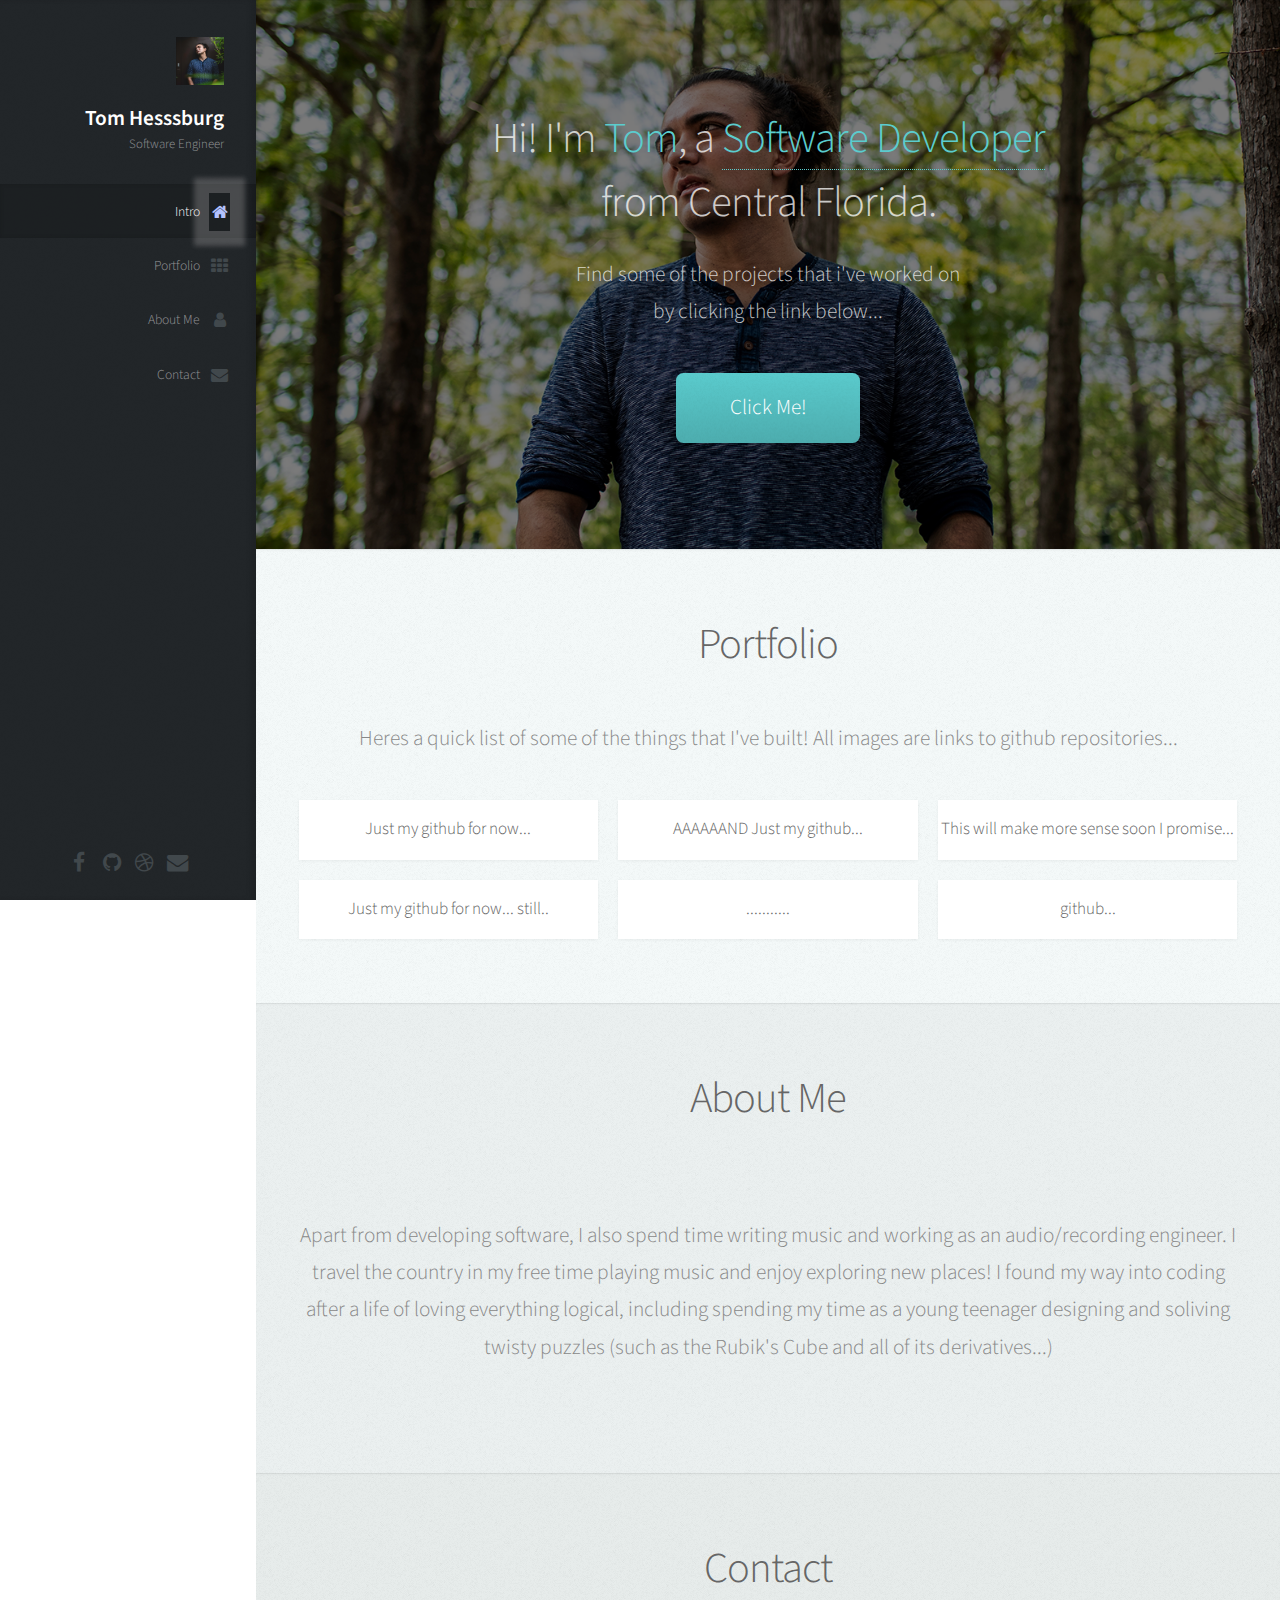
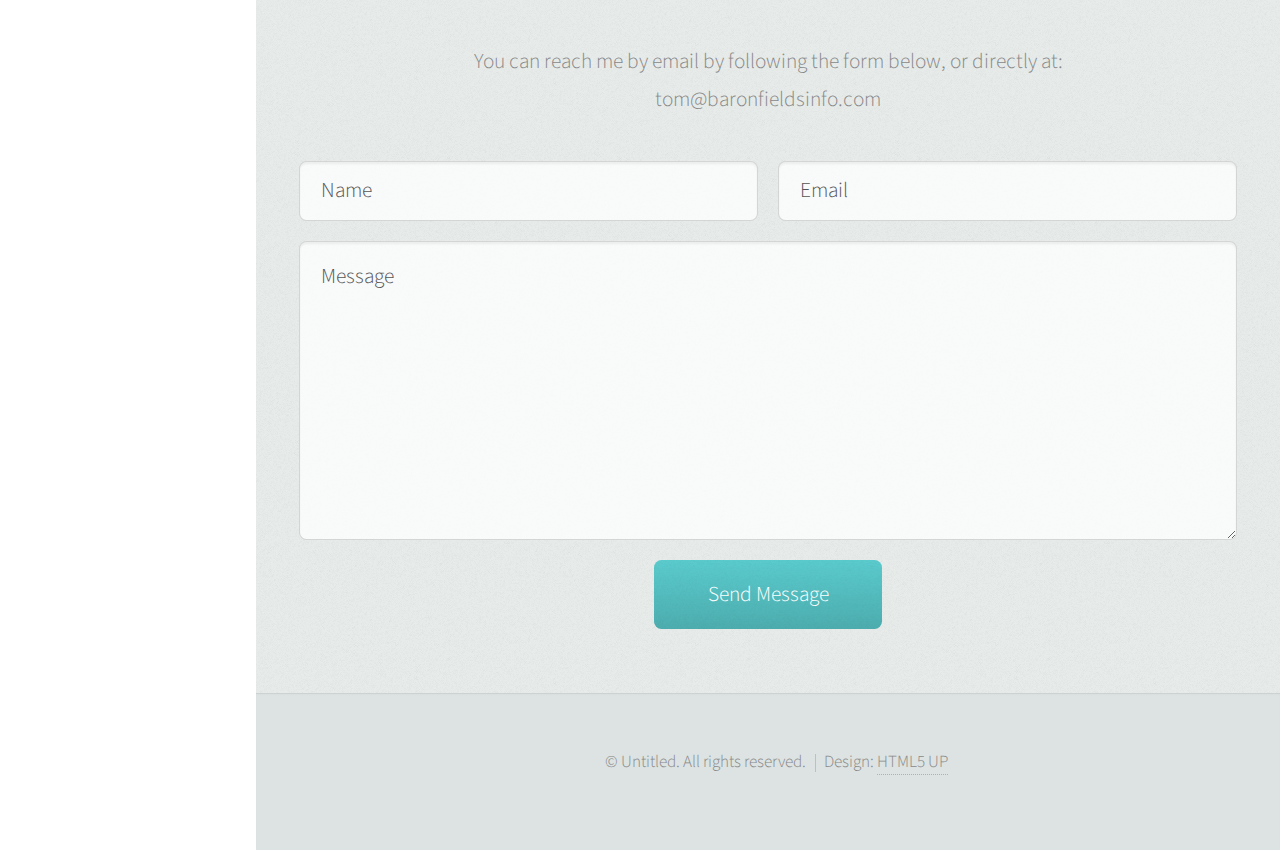
==== index.html @ ed92c7c1 "moved files to see if hosting will work now" ====
<!DOCTYPE HTML>
<!--
	Prologue by HTML5 UP
	html5up.net | @ajlkn
	Free for personal and commercial use under the CCA 3.0 license (html5up.net/license)
-->
<html>
	<head>
		<title>Tom Hessburg Portfolio</title>
		<meta charset="utf-8" />
		<meta name="viewport" content="width=device-width, initial-scale=1, user-scalable=no" />
		<link rel="stylesheet" href="assets/css/main.css" />
	</head>
	<body class="is-preload">

		<!-- Header -->
			<div id="header">

				<div class="top">

					<!-- Logo -->
						<div id="logo">
							<span class="image avatar48"><img src="images/avatar-pic.png" alt="" /></span>
							<h1 id="title">Tom Hesssburg</h1>
							<p>Software Engineer</p>
						</div>

					<!-- Nav -->
						<nav id="nav">
							<ul>
								<li><a href="#top" id="top-link"><span class="icon fa-home">Intro</span></a></li>
								<li><a href="#portfolio" id="portfolio-link"><span class="icon fa-th">Portfolio</span></a></li>
								<li><a href="#about" id="about-link"><span class="icon fa-user">About Me</span></a></li>
								<li><a href="#contact" id="contact-link"><span class="icon fa-envelope">Contact</span></a></li>
							</ul>
						</nav>

				</div>

				<div class="bottom">

					<!-- Social Icons -->
						<ul class="icons">
							<li><a href="https://www.facebook.com/tommy.hessburg" class="icon fa-facebook"><span class="label">Facebook</span></a></li>
							<li><a href="https://github.com/TomHessburg" class="icon fa-github"><span class="label">Github</span></a></li>
							<li><a href="#" class="icon fa-dribbble"><span class="label">Dribbble</span></a></li>
							<li><a href="mailto:tom@baronfieldsinfo.com" class="icon fa-envelope"><span class="label">Email</span></a></li>
						</ul>

				</div>

			</div>

		<!-- Main -->
			<div id="main">

				<!-- Intro -->
					<section id="top" class="one dark cover">
						<div class="container">

							<header>
								<h2 class="alt" id="main-head">Hi! I'm <strong>Tom</strong>, a <a href="#">Software Developer</a><br />
								from Central Florida.</h2>
								<p>Find some of the projects that i've worked on<br />
								by clicking the link below...</p>
							</header>

							<footer>
								<a href="#portfolio" class="button scrolly">Click Me!</a>
							</footer>

						</div>
					</section>

				<!-- Portfolio -->
					<section id="portfolio" class="two">
						<div class="container">

							<header>
								<h2>Portfolio</h2>
							</header>

							<p>Heres a quick list of some of the things that I've built! All images are links to github repositories...</p>

							<div class="row">
								<div class="col-4 col-12-mobile">
									<article class="item">
										<a href="https://github.com/TomHessburg" target="_blank" class="image fit"><img src="https://source.unsplash.com/random/400X500" alt="" /></a>
										<header>
											<h3>Just my github for now...</h3>
										</header>
									</article>
									<article class="item">
										<a href="https://github.com/TomHessburg" target="_blank" class="image fit"><img src="https://source.unsplash.com/random/900x700" alt="" /></a>
										<header>
											<h3>Just my github for now... still..</h3>
										</header>
									</article>
								</div>
								<div class="col-4 col-12-mobile">
									<article class="item">
										<a href="https://github.com/TomHessburg" target="_blank" class="image fit"><img src="https://source.unsplash.com/random/800x900" alt="" /></a>
										<header>
											<h3>AAAAAAND Just my github...</h3>
										</header>
									</article>
									<article class="item">
										<a href="https://github.com/TomHessburg" target="_blank" class="image fit"><img src="https://source.unsplash.com/random/500X500" alt="" /></a>
										<header>
											<h3>...........</h3>
										</header>
									</article>
								</div>
								<div class="col-4 col-12-mobile">
									<article class="item">
										<a href="https://github.com/TomHessburg" target="_blank" class="image fit"><img src="https://source.unsplash.com/random/750X825" alt="" /></a>
										<header>
											<h3>This will make more sense soon I promise...</h3>
										</header>
									</article>
									<article class="item">
										<a href="https://github.com/TomHessburg" target="_blank" class="image fit"><img src="https://source.unsplash.com/random750X750" alt="" /></a>
										<header>
											<h3>github...</h3>
										</header>
									</article>
								</div>
							</div>

						</div>
					</section>

				<!-- About Me -->
					<section id="about" class="three">
						<div class="container">

							<header>
								<h2>About Me</h2>
							</header>

							<a href="#" class="image featured"><img src="https://source.unsplash.com/random/1400x422" alt="" /></a>

							<p>Apart from developing software, I also spend time writing music and working as an audio/recording engineer.
							I travel the country in my free time playing music and enjoy exploring new places! I found my way into coding 
							after a life of loving everything logical, including spending my time as a young teenager designing and soliving twisty puzzles
							(such as the Rubik's Cube and all of its derivatives...)
							</p>

						</div>
					</section>

				<!-- Contact -->
					<section id="contact" class="four">
						<div class="container">

							<header>
								<h2>Contact</h2>
							</header>

							<p>You can reach me by email by following the form below, or directly at: <br/>
								tom@baronfieldsinfo.com</p>

							<form method="post" action="#">
								<div class="row">
									<div class="col-6 col-12-mobile"><input type="text" name="name" placeholder="Name" /></div>
									<div class="col-6 col-12-mobile"><input type="text" name="email" placeholder="Email" /></div>
									<div class="col-12">
										<textarea name="message" placeholder="Message"></textarea>
									</div>
									<div class="col-12">
										<input type="submit" value="Send Message" />
									</div>
								</div>
							</form>

						</div>
					</section>

			</div>

		<!-- Footer -->
			<div id="footer">

				<!-- Copyright -->
					<ul class="copyright">
						<li>&copy; Untitled. All rights reserved.</li><li>Design: <a href="http://html5up.net">HTML5 UP</a></li>
					</ul>

			</div>

		<!-- Scripts -->
			<script src="assets/js/jquery.min.js"></script>
			<script src="assets/js/jquery.scrolly.min.js"></script>
			<script src="assets/js/jquery.scrollex.min.js"></script>
			<script src="assets/js/browser.min.js"></script>
			<script src="assets/js/breakpoints.min.js"></script>
			<script src="assets/js/util.js"></script>
			<script src="assets/js/main.js"></script>

	</body>
</html>
---- assets/css/main.css ----
@import url("font-awesome.min.css");
@import url("https://fonts.googleapis.com/css?family=Source+Sans+Pro:300,300italic,400,600");

/*
	Prologue by HTML5 UP
	html5up.net | @ajlkn
	Free for personal and commercial use under the CCA 3.0 license (html5up.net/license)
*/

html, body, div, span, applet, object,
iframe, h1, h2, h3, h4, h5, h6, p, blockquote,
pre, a, abbr, acronym, address, big, cite,
code, del, dfn, em, img, ins, kbd, q, s, samp,
small, strike, strong, sub, sup, tt, var, b,
u, i, center, dl, dt, dd, ol, ul, li, fieldset,
form, label, legend, table, caption, tbody,
tfoot, thead, tr, th, td, article, aside,
canvas, details, embed, figure, figcaption,
footer, header, hgroup, menu, nav, output, ruby,
section, summary, time, mark, audio, video {
	margin: 0;
	padding: 0;
	border: 0;
	font-size: 100%;
	font: inherit;
	vertical-align: baseline;}

article, aside, details, figcaption, figure,
footer, header, hgroup, menu, nav, section {
	display: block;}

body {
	line-height: 1;
}

ol, ul {
	list-style: none;
}

blockquote, q {
	quotes: none;
}

	blockquote:before, blockquote:after, q:before, q:after {
		content: '';
		content: none;
	}

table {
	border-collapse: collapse;
	border-spacing: 0;
}

body {
	-webkit-text-size-adjust: none;
}

mark {
	background-color: transparent;
	color: inherit;
}

input::-moz-focus-inner {
	border: 0;
	padding: 0;
}

input, select, textarea {
	-moz-appearance: none;
	-webkit-appearance: none;
	-ms-appearance: none;
	appearance: none;
}

/* Basic */

	html {
		box-sizing: border-box;
	}

	*, *:before, *:after {
		box-sizing: inherit;
	}

	body {
		background: #fff;
		font-family: 'Source Sans Pro', sans-serif;
		font-size: 19pt;
		font-weight: 300;
		line-height: 1.75em;
		color: #888;
	}

		body.is-preload *, body.is-preload *:before, body.is-preload *:after {
			-moz-animation: none !important;
			-webkit-animation: none !important;
			-ms-animation: none !important;
			animation: none !important;
			-moz-transition: none !important;
			-webkit-transition: none !important;
			-ms-transition: none !important;
			transition: none !important;
		}

	input, textarea, select {
		font-family: 'Source Sans Pro', sans-serif;
		font-size: 19pt;
		font-weight: 300;
		line-height: 1.75em;
		color: #888;
	}

	h1, h2, h3, h4, h5, h6 {
		font-weight: 300;
		color: #666;
		line-height: 1.5em;
	}

	h1 a, h2 a, h3 a, h4 a, h5 a, h6 a {
		color: inherit;
		text-decoration: none;
	}

		h1 a strong, h2 a strong, h3 a strong, h4 a strong, h5 a strong, h6 a strong {
			color: #333;
		}

	h2 {
		font-size: 2em;
		letter-spacing: -1px;
	}

		h2.alt {
			color: #888;
		}

			h2.alt strong {
				color: #666;
			}

	h3 {
		font-size: 1.5em;
	}

	header {
		margin: 0 0 2em 0;
	}

		header > p {
			margin: 1em 0 0 0;
		}

	footer {
		margin: 2em 0 0 0;
	}

	strong, b {
		font-weight: 300;
		color: #666;
	}

	em, i {
		font-style: italic;
	}

	a {
		text-decoration: none;
		color: inherit;
		border-bottom: dotted 1px rgba(128, 128, 128, 0.5);
		-moz-transition: color 0.35s ease-in-out, border-bottom-color 0.35s ease-in-out;
		-webkit-transition: color 0.35s ease-in-out, border-bottom-color 0.35s ease-in-out;
		-ms-transition: color 0.35s ease-in-out, border-bottom-color 0.35s ease-in-out;
		transition: color 0.35s ease-in-out, border-bottom-color 0.35s ease-in-out;
		outline: 0;
	}

		a:hover {
			color: #E27689;
			border-bottom-color: rgba(255, 255, 255, 0);
		}

	sub {
		position: relative;
		top: 0.5em;
		font-size: 0.8em;
	}

	sup {
		position: relative;
		top: -0.5em;
		font-size: 0.8em;
	}

	hr {
		border: 0;
		border-top: solid 1px #ddd;
	}

	blockquote {
		border-left: solid 0.5em #ddd;
		padding: 1em 0 1em 2em;
		font-style: italic;
	}

	p, ul, ol, dl, table {
		margin-bottom: 2em;
	}

	br.clear {
		clear: both;
	}

/* Container */

	.container {
		margin: 0 auto;
		max-width: 100%;
		width: 1400px;
	}

		@media screen and (min-width: 961px) and (max-width: 1880px) {

			.container {
				width: 1200px;
			}

		}

		@media screen and (min-width: 961px) and (max-width: 1620px) {

			.container {
				width: 960px;
			}

		}

		@media screen and (min-width: 961px) and (max-width: 1320px) {

			.container {
				width: 100%;
			}

		}

		@media screen and (max-width: 960px) {

			.container {
				width: 100%;
			}

		}

		@media screen and (max-width: 736px) {

			.container {
				width: 100%;
			}

		}

/* Row */

	.row {
		display: flex;
		flex-wrap: wrap;
		box-sizing: border-box;
		align-items: stretch;
	}

		.row > * {
			box-sizing: border-box;
		}

		.row.gtr-uniform > * > :last-child {
			margin-bottom: 0;
		}

		.row.aln-left {
			justify-content: flex-start;
		}

		.row.aln-center {
			justify-content: center;
		}

		.row.aln-right {
			justify-content: flex-end;
		}

		.row.aln-top {
			align-items: flex-start;
		}

		.row.aln-middle {
			align-items: center;
		}

		.row.aln-bottom {
			align-items: flex-end;
		}

		.row > .imp {
			order: -1;
		}

		.row > .col-1 {
			width: 8.3333333333%;
		}

		.row > .off-1 {
			margin-left: 8.3333333333%;
		}

		.row > .col-2 {
			width: 16.6666666667%;
		}

		.row > .off-2 {
			margin-left: 16.6666666667%;
		}

		.row > .col-3 {
			width: 25%;
		}

		.row > .off-3 {
			margin-left: 25%;
		}

		.row > .col-4 {
			width: 33.3333333333%;
		}

		.row > .off-4 {
			margin-left: 33.3333333333%;
		}

		.row > .col-5 {
			width: 41.6666666667%;
		}

		.row > .off-5 {
			margin-left: 41.6666666667%;
		}

		.row > .col-6 {
			width: 50%;
		}

		.row > .off-6 {
			margin-left: 50%;
		}

		.row > .col-7 {
			width: 58.3333333333%;
		}

		.row > .off-7 {
			margin-left: 58.3333333333%;
		}

		.row > .col-8 {
			width: 66.6666666667%;
		}

		.row > .off-8 {
			margin-left: 66.6666666667%;
		}

		.row > .col-9 {
			width: 75%;
		}

		.row > .off-9 {
			margin-left: 75%;
		}

		.row > .col-10 {
			width: 83.3333333333%;
		}

		.row > .off-10 {
			margin-left: 83.3333333333%;
		}

		.row > .col-11 {
			width: 91.6666666667%;
		}

		.row > .off-11 {
			margin-left: 91.6666666667%;
		}

		.row > .col-12 {
			width: 100%;
		}

		.row > .off-12 {
			margin-left: 100%;
		}

		.row.gtr-0 {
			margin-top: 0px;
			margin-left: 0px;
		}

			.row.gtr-0 > * {
				padding: 0px 0 0 0px;
			}

			.row.gtr-0.gtr-uniform {
				margin-top: 0px;
			}

				.row.gtr-0.gtr-uniform > * {
					padding-top: 0px;
				}

		.row.gtr-25 {
			margin-top: -10px;
			margin-left: -10px;
		}

			.row.gtr-25 > * {
				padding: 10px 0 0 10px;
			}

			.row.gtr-25.gtr-uniform {
				margin-top: -10px;
			}

				.row.gtr-25.gtr-uniform > * {
					padding-top: 10px;
				}

		.row.gtr-50 {
			margin-top: -20px;
			margin-left: -20px;
		}

			.row.gtr-50 > * {
				padding: 20px 0 0 20px;
			}

			.row.gtr-50.gtr-uniform {
				margin-top: -20px;
			}

				.row.gtr-50.gtr-uniform > * {
					padding-top: 20px;
				}

		.row {
			margin-top: -40px;
			margin-left: -40px;
		}

			.row > * {
				padding: 40px 0 0 40px;
			}

			.row.gtr-uniform {
				margin-top: -40px;
			}

				.row.gtr-uniform > * {
					padding-top: 40px;
				}

		.row.gtr-150 {
			margin-top: -60px;
			margin-left: -60px;
		}

			.row.gtr-150 > * {
				padding: 60px 0 0 60px;
			}

			.row.gtr-150.gtr-uniform {
				margin-top: -60px;
			}

				.row.gtr-150.gtr-uniform > * {
					padding-top: 60px;
				}

		.row.gtr-200 {
			margin-top: -80px;
			margin-left: -80px;
		}

			.row.gtr-200 > * {
				padding: 80px 0 0 80px;
			}

			.row.gtr-200.gtr-uniform {
				margin-top: -80px;
			}

				.row.gtr-200.gtr-uniform > * {
					padding-top: 80px;
				}

		@media screen and (min-width: 961px) and (max-width: 1880px) {

			.row {
				display: flex;
				flex-wrap: wrap;
				box-sizing: border-box;
				align-items: stretch;
			}

				.row > * {
					box-sizing: border-box;
				}

				.row.gtr-uniform > * > :last-child {
					margin-bottom: 0;
				}

				.row.aln-left {
					justify-content: flex-start;
				}

				.row.aln-center {
					justify-content: center;
				}

				.row.aln-right {
					justify-content: flex-end;
				}

				.row.aln-top {
					align-items: flex-start;
				}

				.row.aln-middle {
					align-items: center;
				}

				.row.aln-bottom {
					align-items: flex-end;
				}

				.row > .imp-wide {
					order: -1;
				}

				.row > .col-1-wide {
					width: 8.3333333333%;
				}

				.row > .off-1-wide {
					margin-left: 8.3333333333%;
				}

				.row > .col-2-wide {
					width: 16.6666666667%;
				}

				.row > .off-2-wide {
					margin-left: 16.6666666667%;
				}

				.row > .col-3-wide {
					width: 25%;
				}

				.row > .off-3-wide {
					margin-left: 25%;
				}

				.row > .col-4-wide {
					width: 33.3333333333%;
				}

				.row > .off-4-wide {
					margin-left: 33.3333333333%;
				}

				.row > .col-5-wide {
					width: 41.6666666667%;
				}

				.row > .off-5-wide {
					margin-left: 41.6666666667%;
				}

				.row > .col-6-wide {
					width: 50%;
				}

				.row > .off-6-wide {
					margin-left: 50%;
				}

				.row > .col-7-wide {
					width: 58.3333333333%;
				}

				.row > .off-7-wide {
					margin-left: 58.3333333333%;
				}

				.row > .col-8-wide {
					width: 66.6666666667%;
				}

				.row > .off-8-wide {
					margin-left: 66.6666666667%;
				}

				.row > .col-9-wide {
					width: 75%;
				}

				.row > .off-9-wide {
					margin-left: 75%;
				}

				.row > .col-10-wide {
					width: 83.3333333333%;
				}

				.row > .off-10-wide {
					margin-left: 83.3333333333%;
				}

				.row > .col-11-wide {
					width: 91.6666666667%;
				}

				.row > .off-11-wide {
					margin-left: 91.6666666667%;
				}

				.row > .col-12-wide {
					width: 100%;
				}

				.row > .off-12-wide {
					margin-left: 100%;
				}

				.row.gtr-0 {
					margin-top: 0px;
					margin-left: 0px;
				}

					.row.gtr-0 > * {
						padding: 0px 0 0 0px;
					}

					.row.gtr-0.gtr-uniform {
						margin-top: 0px;
					}

						.row.gtr-0.gtr-uniform > * {
							padding-top: 0px;
						}

				.row.gtr-25 {
					margin-top: -10px;
					margin-left: -10px;
				}

					.row.gtr-25 > * {
						padding: 10px 0 0 10px;
					}

					.row.gtr-25.gtr-uniform {
						margin-top: -10px;
					}

						.row.gtr-25.gtr-uniform > * {
							padding-top: 10px;
						}

				.row.gtr-50 {
					margin-top: -20px;
					margin-left: -20px;
				}

					.row.gtr-50 > * {
						padding: 20px 0 0 20px;
					}

					.row.gtr-50.gtr-uniform {
						margin-top: -20px;
					}

						.row.gtr-50.gtr-uniform > * {
							padding-top: 20px;
						}

				.row {
					margin-top: -40px;
					margin-left: -40px;
				}

					.row > * {
						padding: 40px 0 0 40px;
					}

					.row.gtr-uniform {
						margin-top: -40px;
					}

						.row.gtr-uniform > * {
							padding-top: 40px;
						}

				.row.gtr-150 {
					margin-top: -60px;
					margin-left: -60px;
				}

					.row.gtr-150 > * {
						padding: 60px 0 0 60px;
					}

					.row.gtr-150.gtr-uniform {
						margin-top: -60px;
					}

						.row.gtr-150.gtr-uniform > * {
							padding-top: 60px;
						}

				.row.gtr-200 {
					margin-top: -80px;
					margin-left: -80px;
				}

					.row.gtr-200 > * {
						padding: 80px 0 0 80px;
					}

					.row.gtr-200.gtr-uniform {
						margin-top: -80px;
					}

						.row.gtr-200.gtr-uniform > * {
							padding-top: 80px;
						}

		}

		@media screen and (min-width: 961px) and (max-width: 1620px) {

			.row {
				display: flex;
				flex-wrap: wrap;
				box-sizing: border-box;
				align-items: stretch;
			}

				.row > * {
					box-sizing: border-box;
				}

				.row.gtr-uniform > * > :last-child {
					margin-bottom: 0;
				}

				.row.aln-left {
					justify-content: flex-start;
				}

				.row.aln-center {
					justify-content: center;
				}

				.row.aln-right {
					justify-content: flex-end;
				}

				.row.aln-top {
					align-items: flex-start;
				}

				.row.aln-middle {
					align-items: center;
				}

				.row.aln-bottom {
					align-items: flex-end;
				}

				.row > .imp-normal {
					order: -1;
				}

				.row > .col-1-normal {
					width: 8.3333333333%;
				}

				.row > .off-1-normal {
					margin-left: 8.3333333333%;
				}

				.row > .col-2-normal {
					width: 16.6666666667%;
				}

				.row > .off-2-normal {
					margin-left: 16.6666666667%;
				}

				.row > .col-3-normal {
					width: 25%;
				}

				.row > .off-3-normal {
					margin-left: 25%;
				}

				.row > .col-4-normal {
					width: 33.3333333333%;
				}

				.row > .off-4-normal {
					margin-left: 33.3333333333%;
				}

				.row > .col-5-normal {
					width: 41.6666666667%;
				}

				.row > .off-5-normal {
					margin-left: 41.6666666667%;
				}

				.row > .col-6-normal {
					width: 50%;
				}

				.row > .off-6-normal {
					margin-left: 50%;
				}

				.row > .col-7-normal {
					width: 58.3333333333%;
				}

				.row > .off-7-normal {
					margin-left: 58.3333333333%;
				}

				.row > .col-8-normal {
					width: 66.6666666667%;
				}

				.row > .off-8-normal {
					margin-left: 66.6666666667%;
				}

				.row > .col-9-normal {
					width: 75%;
				}

				.row > .off-9-normal {
					margin-left: 75%;
				}

				.row > .col-10-normal {
					width: 83.3333333333%;
				}

				.row > .off-10-normal {
					margin-left: 83.3333333333%;
				}

				.row > .col-11-normal {
					width: 91.6666666667%;
				}

				.row > .off-11-normal {
					margin-left: 91.6666666667%;
				}

				.row > .col-12-normal {
					width: 100%;
				}

				.row > .off-12-normal {
					margin-left: 100%;
				}

				.row.gtr-0 {
					margin-top: 0px;
					margin-left: 0px;
				}

					.row.gtr-0 > * {
						padding: 0px 0 0 0px;
					}

					.row.gtr-0.gtr-uniform {
						margin-top: 0px;
					}

						.row.gtr-0.gtr-uniform > * {
							padding-top: 0px;
						}

				.row.gtr-25 {
					margin-top: -10px;
					margin-left: -10px;
				}

					.row.gtr-25 > * {
						padding: 10px 0 0 10px;
					}

					.row.gtr-25.gtr-uniform {
						margin-top: -10px;
					}

						.row.gtr-25.gtr-uniform > * {
							padding-top: 10px;
						}

				.row.gtr-50 {
					margin-top: -20px;
					margin-left: -20px;
				}

					.row.gtr-50 > * {
						padding: 20px 0 0 20px;
					}

					.row.gtr-50.gtr-uniform {
						margin-top: -20px;
					}

						.row.gtr-50.gtr-uniform > * {
							padding-top: 20px;
						}

				.row {
					margin-top: -40px;
					margin-left: -40px;
				}

					.row > * {
						padding: 40px 0 0 40px;
					}

					.row.gtr-uniform {
						margin-top: -40px;
					}

						.row.gtr-uniform > * {
							padding-top: 40px;
						}

				.row.gtr-150 {
					margin-top: -60px;
					margin-left: -60px;
				}

					.row.gtr-150 > * {
						padding: 60px 0 0 60px;
					}

					.row.gtr-150.gtr-uniform {
						margin-top: -60px;
					}

						.row.gtr-150.gtr-uniform > * {
							padding-top: 60px;
						}

				.row.gtr-200 {
					margin-top: -80px;
					margin-left: -80px;
				}

					.row.gtr-200 > * {
						padding: 80px 0 0 80px;
					}

					.row.gtr-200.gtr-uniform {
						margin-top: -80px;
					}

						.row.gtr-200.gtr-uniform > * {
							padding-top: 80px;
						}

		}

		@media screen and (min-width: 961px) and (max-width: 1320px) {

			.row {
				display: flex;
				flex-wrap: wrap;
				box-sizing: border-box;
				align-items: stretch;
			}

				.row > * {
					box-sizing: border-box;
				}

				.row.gtr-uniform > * > :last-child {
					margin-bottom: 0;
				}

				.row.aln-left {
					justify-content: flex-start;
				}

				.row.aln-center {
					justify-content: center;
				}

				.row.aln-right {
					justify-content: flex-end;
				}

				.row.aln-top {
					align-items: flex-start;
				}

				.row.aln-middle {
					align-items: center;
				}

				.row.aln-bottom {
					align-items: flex-end;
				}

				.row > .imp-narrow {
					order: -1;
				}

				.row > .col-1-narrow {
					width: 8.3333333333%;
				}

				.row > .off-1-narrow {
					margin-left: 8.3333333333%;
				}

				.row > .col-2-narrow {
					width: 16.6666666667%;
				}

				.row > .off-2-narrow {
					margin-left: 16.6666666667%;
				}

				.row > .col-3-narrow {
					width: 25%;
				}

				.row > .off-3-narrow {
					margin-left: 25%;
				}

				.row > .col-4-narrow {
					width: 33.3333333333%;
				}

				.row > .off-4-narrow {
					margin-left: 33.3333333333%;
				}

				.row > .col-5-narrow {
					width: 41.6666666667%;
				}

				.row > .off-5-narrow {
					margin-left: 41.6666666667%;
				}

				.row > .col-6-narrow {
					width: 50%;
				}

				.row > .off-6-narrow {
					margin-left: 50%;
				}

				.row > .col-7-narrow {
					width: 58.3333333333%;
				}

				.row > .off-7-narrow {
					margin-left: 58.3333333333%;
				}

				.row > .col-8-narrow {
					width: 66.6666666667%;
				}

				.row > .off-8-narrow {
					margin-left: 66.6666666667%;
				}

				.row > .col-9-narrow {
					width: 75%;
				}

				.row > .off-9-narrow {
					margin-left: 75%;
				}

				.row > .col-10-narrow {
					width: 83.3333333333%;
				}

				.row > .off-10-narrow {
					margin-left: 83.3333333333%;
				}

				.row > .col-11-narrow {
					width: 91.6666666667%;
				}

				.row > .off-11-narrow {
					margin-left: 91.6666666667%;
				}

				.row > .col-12-narrow {
					width: 100%;
				}

				.row > .off-12-narrow {
					margin-left: 100%;
				}

				.row.gtr-0 {
					margin-top: 0px;
					margin-left: 0px;
				}

					.row.gtr-0 > * {
						padding: 0px 0 0 0px;
					}

					.row.gtr-0.gtr-uniform {
						margin-top: 0px;
					}

						.row.gtr-0.gtr-uniform > * {
							padding-top: 0px;
						}

				.row.gtr-25 {
					margin-top: -5px;
					margin-left: -5px;
				}

					.row.gtr-25 > * {
						padding: 5px 0 0 5px;
					}

					.row.gtr-25.gtr-uniform {
						margin-top: -5px;
					}

						.row.gtr-25.gtr-uniform > * {
							padding-top: 5px;
						}

				.row.gtr-50 {
					margin-top: -10px;
					margin-left: -10px;
				}

					.row.gtr-50 > * {
						padding: 10px 0 0 10px;
					}

					.row.gtr-50.gtr-uniform {
						margin-top: -10px;
					}

						.row.gtr-50.gtr-uniform > * {
							padding-top: 10px;
						}

				.row {
					margin-top: -20px;
					margin-left: -20px;
				}

					.row > * {
						padding: 20px 0 0 20px;
					}

					.row.gtr-uniform {
						margin-top: -20px;
					}

						.row.gtr-uniform > * {
							padding-top: 20px;
						}

				.row.gtr-150 {
					margin-top: -30px;
					margin-left: -30px;
				}

					.row.gtr-150 > * {
						padding: 30px 0 0 30px;
					}

					.row.gtr-150.gtr-uniform {
						margin-top: -30px;
					}

						.row.gtr-150.gtr-uniform > * {
							padding-top: 30px;
						}

				.row.gtr-200 {
					margin-top: -40px;
					margin-left: -40px;
				}

					.row.gtr-200 > * {
						padding: 40px 0 0 40px;
					}

					.row.gtr-200.gtr-uniform {
						margin-top: -40px;
					}

						.row.gtr-200.gtr-uniform > * {
							padding-top: 40px;
						}

		}

		@media screen and (max-width: 960px) {

			.row {
				display: flex;
				flex-wrap: wrap;
				box-sizing: border-box;
				align-items: stretch;
			}

				.row > * {
					box-sizing: border-box;
				}

				.row.gtr-uniform > * > :last-child {
					margin-bottom: 0;
				}

				.row.aln-left {
					justify-content: flex-start;
				}

				.row.aln-center {
					justify-content: center;
				}

				.row.aln-right {
					justify-content: flex-end;
				}

				.row.aln-top {
					align-items: flex-start;
				}

				.row.aln-middle {
					align-items: center;
				}

				.row.aln-bottom {
					align-items: flex-end;
				}

				.row > .imp-narrower {
					order: -1;
				}

				.row > .col-1-narrower {
					width: 8.3333333333%;
				}

				.row > .off-1-narrower {
					margin-left: 8.3333333333%;
				}

				.row > .col-2-narrower {
					width: 16.6666666667%;
				}

				.row > .off-2-narrower {
					margin-left: 16.6666666667%;
				}

				.row > .col-3-narrower {
					width: 25%;
				}

				.row > .off-3-narrower {
					margin-left: 25%;
				}

				.row > .col-4-narrower {
					width: 33.3333333333%;
				}

				.row > .off-4-narrower {
					margin-left: 33.3333333333%;
				}

				.row > .col-5-narrower {
					width: 41.6666666667%;
				}

				.row > .off-5-narrower {
					margin-left: 41.6666666667%;
				}

				.row > .col-6-narrower {
					width: 50%;
				}

				.row > .off-6-narrower {
					margin-left: 50%;
				}

				.row > .col-7-narrower {
					width: 58.3333333333%;
				}

				.row > .off-7-narrower {
					margin-left: 58.3333333333%;
				}

				.row > .col-8-narrower {
					width: 66.6666666667%;
				}

				.row > .off-8-narrower {
					margin-left: 66.6666666667%;
				}

				.row > .col-9-narrower {
					width: 75%;
				}

				.row > .off-9-narrower {
					margin-left: 75%;
				}

				.row > .col-10-narrower {
					width: 83.3333333333%;
				}

				.row > .off-10-narrower {
					margin-left: 83.3333333333%;
				}

				.row > .col-11-narrower {
					width: 91.6666666667%;
				}

				.row > .off-11-narrower {
					margin-left: 91.6666666667%;
				}

				.row > .col-12-narrower {
					width: 100%;
				}

				.row > .off-12-narrower {
					margin-left: 100%;
				}

				.row.gtr-0 {
					margin-top: 0px;
					margin-left: 0px;
				}

					.row.gtr-0 > * {
						padding: 0px 0 0 0px;
					}

					.row.gtr-0.gtr-uniform {
						margin-top: 0px;
					}

						.row.gtr-0.gtr-uniform > * {
							padding-top: 0px;
						}

				.row.gtr-25 {
					margin-top: -5px;
					margin-left: -5px;
				}

					.row.gtr-25 > * {
						padding: 5px 0 0 5px;
					}

					.row.gtr-25.gtr-uniform {
						margin-top: -5px;
					}

						.row.gtr-25.gtr-uniform > * {
							padding-top: 5px;
						}

				.row.gtr-50 {
					margin-top: -10px;
					margin-left: -10px;
				}

					.row.gtr-50 > * {
						padding: 10px 0 0 10px;
					}

					.row.gtr-50.gtr-uniform {
						margin-top: -10px;
					}

						.row.gtr-50.gtr-uniform > * {
							padding-top: 10px;
						}

				.row {
					margin-top: -20px;
					margin-left: -20px;
				}

					.row > * {
						padding: 20px 0 0 20px;
					}

					.row.gtr-uniform {
						margin-top: -20px;
					}

						.row.gtr-uniform > * {
							padding-top: 20px;
						}

				.row.gtr-150 {
					margin-top: -30px;
					margin-left: -30px;
				}

					.row.gtr-150 > * {
						padding: 30px 0 0 30px;
					}

					.row.gtr-150.gtr-uniform {
						margin-top: -30px;
					}

						.row.gtr-150.gtr-uniform > * {
							padding-top: 30px;
						}

				.row.gtr-200 {
					margin-top: -40px;
					margin-left: -40px;
				}

					.row.gtr-200 > * {
						padding: 40px 0 0 40px;
					}

					.row.gtr-200.gtr-uniform {
						margin-top: -40px;
					}

						.row.gtr-200.gtr-uniform > * {
							padding-top: 40px;
						}

		}

		@media screen and (max-width: 736px) {

			.row {
				display: flex;
				flex-wrap: wrap;
				box-sizing: border-box;
				align-items: stretch;
			}

				.row > * {
					box-sizing: border-box;
				}

				.row.gtr-uniform > * > :last-child {
					margin-bottom: 0;
				}

				.row.aln-left {
					justify-content: flex-start;
				}

				.row.aln-center {
					justify-content: center;
				}

				.row.aln-right {
					justify-content: flex-end;
				}

				.row.aln-top {
					align-items: flex-start;
				}

				.row.aln-middle {
					align-items: center;
				}

				.row.aln-bottom {
					align-items: flex-end;
				}

				.row > .imp-mobile {
					order: -1;
				}

				.row > .col-1-mobile {
					width: 8.3333333333%;
				}

				.row > .off-1-mobile {
					margin-left: 8.3333333333%;
				}

				.row > .col-2-mobile {
					width: 16.6666666667%;
				}

				.row > .off-2-mobile {
					margin-left: 16.6666666667%;
				}

				.row > .col-3-mobile {
					width: 25%;
				}

				.row > .off-3-mobile {
					margin-left: 25%;
				}

				.row > .col-4-mobile {
					width: 33.3333333333%;
				}

				.row > .off-4-mobile {
					margin-left: 33.3333333333%;
				}

				.row > .col-5-mobile {
					width: 41.6666666667%;
				}

				.row > .off-5-mobile {
					margin-left: 41.6666666667%;
				}

				.row > .col-6-mobile {
					width: 50%;
				}

				.row > .off-6-mobile {
					margin-left: 50%;
				}

				.row > .col-7-mobile {
					width: 58.3333333333%;
				}

				.row > .off-7-mobile {
					margin-left: 58.3333333333%;
				}

				.row > .col-8-mobile {
					width: 66.6666666667%;
				}

				.row > .off-8-mobile {
					margin-left: 66.6666666667%;
				}

				.row > .col-9-mobile {
					width: 75%;
				}

				.row > .off-9-mobile {
					margin-left: 75%;
				}

				.row > .col-10-mobile {
					width: 83.3333333333%;
				}

				.row > .off-10-mobile {
					margin-left: 83.3333333333%;
				}

				.row > .col-11-mobile {
					width: 91.6666666667%;
				}

				.row > .off-11-mobile {
					margin-left: 91.6666666667%;
				}

				.row > .col-12-mobile {
					width: 100%;
				}

				.row > .off-12-mobile {
					margin-left: 100%;
				}

				.row.gtr-0 {
					margin-top: 0px;
					margin-left: 0px;
				}

					.row.gtr-0 > * {
						padding: 0px 0 0 0px;
					}

					.row.gtr-0.gtr-uniform {
						margin-top: 0px;
					}

						.row.gtr-0.gtr-uniform > * {
							padding-top: 0px;
						}

				.row.gtr-25 {
					margin-top: -5px;
					margin-left: -5px;
				}

					.row.gtr-25 > * {
						padding: 5px 0 0 5px;
					}

					.row.gtr-25.gtr-uniform {
						margin-top: -5px;
					}

						.row.gtr-25.gtr-uniform > * {
							padding-top: 5px;
						}

				.row.gtr-50 {
					margin-top: -10px;
					margin-left: -10px;
				}

					.row.gtr-50 > * {
						padding: 10px 0 0 10px;
					}

					.row.gtr-50.gtr-uniform {
						margin-top: -10px;
					}

						.row.gtr-50.gtr-uniform > * {
							padding-top: 10px;
						}

				.row {
					margin-top: -20px;
					margin-left: -20px;
				}

					.row > * {
						padding: 20px 0 0 20px;
					}

					.row.gtr-uniform {
						margin-top: -20px;
					}

						.row.gtr-uniform > * {
							padding-top: 20px;
						}

				.row.gtr-150 {
					margin-top: -30px;
					margin-left: -30px;
				}

					.row.gtr-150 > * {
						padding: 30px 0 0 30px;
					}

					.row.gtr-150.gtr-uniform {
						margin-top: -30px;
					}

						.row.gtr-150.gtr-uniform > * {
							padding-top: 30px;
						}

				.row.gtr-200 {
					margin-top: -40px;
					margin-left: -40px;
				}

					.row.gtr-200 > * {
						padding: 40px 0 0 40px;
					}

					.row.gtr-200.gtr-uniform {
						margin-top: -40px;
					}

						.row.gtr-200.gtr-uniform > * {
							padding-top: 40px;
						}

		}

/* Sections/Article */

	section, article {
		margin-bottom: 3em;
	}

		section > :last-child,
		section > .container, section:last-child, article > :last-child,
		article > .container, article:last-child {
			margin-bottom: 0;
		}

		.row > section, .row > article {
			margin-bottom: 0;
		}

/* Image */

	.image {
		display: inline-block;
		border: 0;
	}

		.image img {
			display: block;
			width: 100%;
		}

		.image.avatar48 {
			width: 48px;
			height: 48px;
			background: #f00;
		}

			.image.avatar48 img {
				width: 48px;
				height: 48px;
			}

		.image.fit {
			display: block;
			width: 100%;
		}

		.image.featured {
			display: block;
			width: 100%;
			margin: 0 0 2em 0;
		}

		.image.left {
			float: left;
			margin: 0 2em 2em 0;
		}

		.image.centered {
			display: block;
			margin: 0 0 2em 0;
		}

			.image.centered img {
				margin: 0 auto;
				width: auto;
			}

/* List */

	ul {
		list-style: disc;
		padding-left: 1em;
	}

		ul li {
			padding-left: 0.5em;
		}

	ol {
		list-style: decimal;
		padding-left: 1.25em;
	}

		ol li {
			padding-left: 0.25em;
		}

/* Icons */

	ul.icons {
		cursor: default;
		list-style: none;
		padding-left: 0;
	}

		ul.icons li {
			display: inline-block;
			padding-left: 0;
		}

		ul.icons a {
			display: inline-block;
			width: 2em;
			height: 2em;
			line-height: 2em;
			text-align: center;
			border: 0;
		}

		#nav ul li a.active span:before {
			color: rgb(179, 194, 255) !important;
			box-shadow: 0 0 5px 15px rgb(255, 249, 249, .2);
		}


/* Form */

	form label {
		display: block;
		text-align: left;
		margin-bottom: 0.5em;
	}

	form input[type="text"],
	form input[type="email"],
	form input[type="password"],
	form select,
	form textarea {
		position: relative;
		-webkit-appearance: none;
		display: block;
		border: 0;
		outline: 0;
		background: #fff;
		background: rgba(255, 255, 255, 0.75);
		width: 100%;
		border-radius: 0.35em;
		padding: 0.75em 1em 0.75em 1em;
		box-shadow: inset 0 0.1em 0.1em 0 rgba(0, 0, 0, 0.05);
		border: solid 1px rgba(0, 0, 0, 0.15);
		-moz-transition: all 0.35s ease-in-out;
		-webkit-transition: all 0.35s ease-in-out;
		-ms-transition: all 0.35s ease-in-out;
		transition: all 0.35s ease-in-out;
	}

		form input[type="text"]:focus,
		form input[type="email"]:focus,
		form input[type="password"]:focus,
		form select:focus,
		form textarea:focus {
			box-shadow: 0 0 2px 1px #8ebebc;
			background: #fff;
		}

	form input[type="text"],
	form input[type="email"],
	form input[type="password"],
	form select {
		line-height: 1.25em;
	}

	form textarea {
		min-height: 14em;
	}

	form ::-webkit-input-placeholder {
		color: #555 !important;
	}

	form :-moz-placeholder {
		color: #555 !important;
	}

	form ::-moz-placeholder {
		color: #555 !important;
	}

	form :-ms-input-placeholder {
		color: #555 !important;
	}

	form ::-moz-focus-inner {
		border: 0;
	}

/* Table */

	table {
		width: 100%;
		text-align: left;
	}

		table tbody tr:nth-child(2n+2) {
			background: #f4f4f4;
		}

		table td {
			padding: 0.5em 1em 0.5em 1em;
		}

		table th {
			text-align: left;
			padding: 0.5em 1em 0.5em 1em;
			color: #fff;
			background: #222729 url("images/overlay.png");
		}

		table thead {
			background: #444;
			color: #fff;
		}

		table tfoot {
			background: #eee;
		}

/* Button */

	input[type="button"],
	input[type="submit"],
	input[type="reset"],
	button,
	.button {
		position: relative;
		display: inline-block;
		border-radius: 0.35em;
		color: #fff !important;
		text-decoration: none;
		padding: 0.75em 2.5em 0.75em 2.5em;
		background-color: rgb(91, 204, 206);;
		border: 0;
		cursor: pointer;
		background-image: -moz-linear-gradient(top, rgba(0, 0, 0, 0), rgba(0, 0, 0, 0.15)), url("images/overlay.png");
		background-image: -webkit-linear-gradient(top, rgba(0, 0, 0, 0), rgba(0, 0, 0, 0.15)), url("images/overlay.png");
		background-image: -ms-linear-gradient(top, rgba(0, 0, 0, 0), rgba(0, 0, 0, 0.15)), url("images/overlay.png");
		background-image: linear-gradient(top, rgba(0, 0, 0, 0), rgba(0, 0, 0, 0.15)), url("images/overlay.png");
		-moz-transition: background-color 0.35s ease-in-out;
		-webkit-transition: background-color 0.35s ease-in-out;
		-ms-transition: background-color 0.35s ease-in-out;
		transition: background-color 0.35s ease-in-out;
	}

		input[type="button"]:hover,
		input[type="submit"]:hover,
		input[type="reset"]:hover,
		button:hover,
		.button:hover {
			background-color: #9ececc;
		}

		input[type="button"]:active,
		input[type="submit"]:active,
		input[type="reset"]:active,
		button:active,
		.button:active {
			background-color: black;
		}

/* Item */

	.item {
		box-shadow: 0 0.05em 0.15em 0 rgba(0, 0, 0, 0.05);
		margin-bottom: 40px;
	}

		.item header {
			background: #fff;
			margin: 0;
			padding: 1em 0 1em 0;
			font-size: 0.8em;
		}

			.item header h3 {
				font-size: 1em;
			}

/* Icons */

	.icon {
		text-decoration: none;
	}

		.icon:before {
			display: inline-block;
			font-family: FontAwesome;
			font-size: 1.25em;
			text-decoration: none;
			font-style: normal;
			font-weight: normal;
			line-height: 1;
			-webkit-font-smoothing: antialiased;
			-moz-osx-font-smoothing: grayscale;
		}

		.icon > .label {
			display: none;
		}

/* Header */

	#header {
		display: -moz-flex;
		display: -webkit-flex;
		display: -ms-flex;
		display: flex;
		-moz-flex-direction: column;
		-webkit-flex-direction: column;
		-ms-flex-direction: column;
		flex-direction: column;
		-moz-justify-content: space-between;
		-webkit-justify-content: space-between;
		-ms-justify-content: space-between;
		justify-content: space-between;
		background: #222629 url("images/overlay.png");
		box-shadow: inset -0.25em 0 0.25em 0 rgba(0, 0, 0, 0.1);
		color: #fff;
		height: 100%;
		left: 0;
		overflow-y: auto;
		position: fixed;
		text-align: right;
		top: 0;
		width: 375px;
	}

		#header .top {
			-moz-flex-grow: 1;
			-webkit-flex-grow: 1;
			-ms-flex-grow: 1;
			flex-grow: 1;
		}

		#header .bottom {
			-moz-flex-shrink: 0;
			-webkit-flex-shrink: 0;
			-ms-flex-shrink: 0;
			flex-shrink: 0;
			padding: 1.5em 0 0.75em 0;
		}

			#header .bottom > :last-child {
				margin-bottom: 0;
			}

		#header .icons {
			font-size: 0.8em;
			text-align: center;
		}

			#header .icons a {
				color: #41484c;
				-moz-transition: color 0.35s ease-in-out;
				-webkit-transition: color 0.35s ease-in-out;
				-ms-transition: color 0.35s ease-in-out;
				transition: color 0.35s ease-in-out;
			}

				#header .icons a:hover {
					color: #fff;
				}

	#logo {
		position: relative;
		margin: 1.75em 1.5em 1.5em 1.5em;
		min-height: 48px;
		cursor: default;
	}

		#logo h1 {
			position: relative;
			color: #fff;
			font-weight: 600;
			font-size: 1em;
			line-height: 1em;
		}

		#logo p {
			position: relative;
			display: block;
			font-size: 0.6em;
			color: rgba(255, 255, 255, 0.5);
			line-height: 1.25em;
			margin: 0.5em 0 0 0;
		}

		#logo .image {
			position: absolute;
			left: 0;
			top: 0;
		}

	#nav ul {
		list-style: none;
		padding-left: 0;
		margin-bottom: 0;
	}

		#nav ul li {
			padding-left: 0;
		}

			#nav ul li a {
				display: block;
				padding: 0.5em 1.5em 0.5em 1.5em;
				color: rgba(255, 255, 255, 0.5);
				text-decoration: none;
				outline: 0;
				border: 0;
				-moz-transition: none;
				-webkit-transition: none;
				-ms-transition: none;
				transition: none;
			}

				#nav ul li a span {
					position: relative;
					display: block;
					font-size: 0.8em;
				}

					#nav ul li a span:before {
						position: absolute;
						left: 0;
						color: #41484c;
						text-align: center;
						width: 1.25em;
						line-height: 1.75em;
					}

				#nav ul li a.active {
					background: rgba(0, 0, 0, 0.15);
					box-shadow: inset 0 0 0.25em 0 rgba(0, 0, 0, 0.125);
					color: #fff;
				}

					#nav ul li a.active span:before {
						color: #e27689;
					}

/* Footer */

	#footer {
		margin-left: 375px;
		text-align: center;
		background-color: #dce3e2;
		padding: 3em 0 4em 0;
		box-shadow: inset 0 1px 0 0 rgba(0, 0, 0, 0.05), inset 0 0.1em 0.1em 0 rgba(0, 0, 0, 0.025);
		font-size: 0.8em;
	}

		#footer .copyright {
			cursor: default;
			margin: 0;
		}

			#footer .copyright li {
				display: inline-block;
				line-height: 1em;
				border-left: solid 1px rgba(128, 128, 128, 0.35);
				padding: 0 0 0 0.5em;
				margin: 0 0 0 0.5em;
			}

				#footer .copyright li:first-child {
					border-left: 0;
					padding-left: 0;
					margin-left: 0;
				}

/* Main */

	#main {
		margin-left: 375px;
	}

		#main > section {
			margin: 0;
			overflow: hidden;
			padding: 4em 0;
			box-shadow: inset 0 1px 0 0 rgba(0, 0, 0, 0.05), inset 0 0.1em 0.1em 0 rgba(0, 0, 0, 0.025);
			text-align: center;
			background-image: url("images/overlay.png");
		}

			#main > section.dark {
				color: #ddd;
				color: rgba(255, 255, 255, 0.75);
			}

				#main > section.dark h2, #main > section.dark h3, #main > section.dark h4, #main > section.dark h5, #main > section.dark h6 {
					color: inherit;
				}

				#main > section.dark strong {
					color: rgb(91, 204, 206);
					border-color: inherit;
				}

				#main > section.dark a {
					color: rgb(91, 204, 206);
					border-color: inherit;
				}

					#main > section.dark a:hover {
						border-bottom-color: rgba(255, 255, 255, 0);
					}

			#main > section.cover {
				padding: 10em 0;
				background-size: cover;
				background-position: center center;
			}

			#main > section.one {
				background-color: rgb(0, 0, 0);
				background-image: url("../../images/upper-background.png");
				
			}

			#main > section.two {
				background-color: #f5fafa;
			}

			#main > section.three {
				background-color: #ecf1f1;
			}

			#main > section.four {
				background-color: #e8edec;
			}

/* Wide */

	@media screen and (min-width: 961px) and (max-width: 1880px) {

		/* Basic */

			body, input, textarea, select {
				font-size: 17pt;
			}

		/* Header */

			#header {
				width: 300px;
			}

		/* Footer */

			#footer {
				margin-left: 300px;
			}

		/* Main */

			#main {
				margin-left: 300px;
			}

	}

/* Normal */

	@media screen and (min-width: 961px) and (max-width: 1620px) {

		/* Main */

			#main > section {
				padding: 3em 0;
			}

			#main section.cover {
				padding: 5em 0;
			}

	}

/* Narrow */

	@media screen and (min-width: 961px) and (max-width: 1320px) {

		/* Basic */

			body, input, textarea, select {
				font-size: 16pt;
			}

			.container {
				padding: 0 2em 0 2em;
			}

		/* Icons */

			ul.icons li a {
				width: 1.75em;
			}

		/* Item */

			.item {
				margin-bottom: 20px;
			}

		/* Header */

			#header {
				width: 20%;
			}

			#logo .image {
				position: relative;
				margin: 0 0 0.5em 0;
			}

			#nav ul li a {
				font-size: 0.8em;
				padding-top: 0.5em;
				padding-bottom: 0.5em;
			}

				#nav ul li a span {
					padding-right: 2.25em;
				}

					#nav ul li a span:before {
						left: 100%;
						margin-left: -1.25em;
						line-height: 2.25em;
					}

		/* Footer */

			#footer {
				margin-left: 20%;
			}

		/* Main */

			#main {
				margin-left: 20%;
			}

	}

/* Narrower */

	#headerToggle {
		display: none;
	}

	@media screen and (max-width: 960px) {

		/* Basic */

			html, body {
				overflow-x: hidden;
			}

			body, input, textarea, select {
				font-size: 16pt;
			}

			header br {
				display: none;
			}

			.container {
				padding: 0 2em 0 2em;
			}

		/* Item */

			.item {
				margin-bottom: 15px;
			}

		/* Icons */

			ul.icons a {
				width: 1.75em;
				font-size: 1.25em;
			}

		/* Header */

			#header {
				-moz-backface-visibility: hidden;
				-webkit-backface-visibility: hidden;
				-ms-backface-visibility: hidden;
				backface-visibility: hidden;
				-moz-transform: translateX(-275px);
				-webkit-transform: translateX(-275px);
				-ms-transform: translateX(-275px);
				transform: translateX(-275px);
				-moz-transition: -moz-transform 0.5s ease;
				-webkit-transition: -webkit-transform 0.5s ease;
				-ms-transition: -ms-transform 0.5s ease;
				transition: transform 0.5s ease;
				-webkit-overflow-scrolling: touch;
				display: block;
				height: 100%;
				left: 0;
				overflow-y: auto;
				position: fixed;
				top: 0;
				width: 275px;
				z-index: 10002;
				width: 275px;
				background: #222729 url("images/overlay.png");
				box-shadow: inset -0.25em 0 0.25em 0 rgba(0, 0, 0, 0.125);
			}

				#header .top {
					position: relative;
				}

				#header .bottom {
					border-top: solid 1px rgba(255, 255, 255, 0.05);
					box-shadow: 0 -1px 0 0 rgba(0, 0, 0, 0.15);
					padding-top: 2em;
					margin-top: 2em;
					position: relative;
				}

			#logo {
				margin: 1.5em 1.25em 1.25em 1.25em;
			}

			#nav ul li a {
				padding: 0.5em 1.25em 0.5em 1.25em;
			}

			#headerToggle {
				-moz-backface-visibility: hidden;
				-webkit-backface-visibility: hidden;
				-ms-backface-visibility: hidden;
				backface-visibility: hidden;
				-moz-transition: -moz-transform 0.5s ease;
				-webkit-transition: -webkit-transform 0.5s ease;
				-ms-transition: -ms-transform 0.5s ease;
				transition: transform 0.5s ease;
				display: block;
				height: 2.25em;
				left: 0;
				position: fixed;
				top: 0;
				width: 3.25em;
				z-index: 10001;
			}

				#headerToggle .toggle {
					position: absolute;
					left: 0;
					top: 0;
					width: 100%;
					height: 100%;
					outline: 0;
					border: 0;
				}

					#headerToggle .toggle:before {
						font-family: FontAwesome;
						text-decoration: none;
						font-style: normal;
						font-weight: normal;
						-webkit-font-smoothing: antialiased;
						-moz-osx-font-smoothing: grayscale;
						content: '\f0c9';
						color: #fff;
						font-size: 18px;
						line-height: 2.25em;
						background: rgba(128, 136, 144, 0.5);
						border-radius: 0.35em;
						text-align: center;
						position: absolute;
						left: 0.5em;
						top: 0.5em;
						display: block;
						width: 3.25em;
						height: 2.25em;
						line-height: 2.25em;
					}

			body.header-visible #main {
				-moz-transform: translateX(275px);
				-webkit-transform: translateX(275px);
				-ms-transform: translateX(275px);
				transform: translateX(275px);
			}

			body.header-visible #headerToggle {
				-moz-transform: translateX(275px);
				-webkit-transform: translateX(275px);
				-ms-transform: translateX(275px);
				transform: translateX(275px);
			}

			body.header-visible #header {
				-moz-transform: translateX(0);
				-webkit-transform: translateX(0);
				-ms-transform: translateX(0);
				transform: translateX(0);
			}

		/* Footer */

			#footer {
				margin-left: 0;
			}

		/* Main */

			#main {
				-moz-backface-visibility: hidden;
				-webkit-backface-visibility: hidden;
				-ms-backface-visibility: hidden;
				backface-visibility: hidden;
				-moz-transition: -moz-transform 0.5s ease;
				-webkit-transition: -webkit-transform 0.5s ease;
				-ms-transition: -ms-transform 0.5s ease;
				transition: transform 0.5s ease;
				padding-bottom: 1px;
				margin-left: 0;
			}

				#main > section {
					padding: 3em 0;
				}

				#main section.cover {
					padding: 4em 0;
				}

	}

/* Mobile */

	@media screen and (max-width: 736px) {

		/* Basic */

			body, input, textarea, select {
				font-size: 14pt;
			}

			h2 {
				font-size: 1.5em;
				letter-spacing: 0;
				font-weight: 300;
			}

			.container {
				padding: 0 15px 0 15px;
			}

		/* List */

			ul.icons a {
				width: 2em;
				font-size: 1.25em;
			}

		/* Main */

			#main > section {
				padding: 2em 0;
			}

			#main section.cover {
				padding: 4em 0em;
			}

				#main section.cover header {
					padding: 0 1em;
				}

		/* Footer */

			#footer .copyright li {
				display: block;
				line-height: 1.25em;
				border: 0;
				padding: 0;
				margin: 1em 0 0 0;
			}

				#footer .copyright li:first-child {
					margin-top: 0;
				}

	}
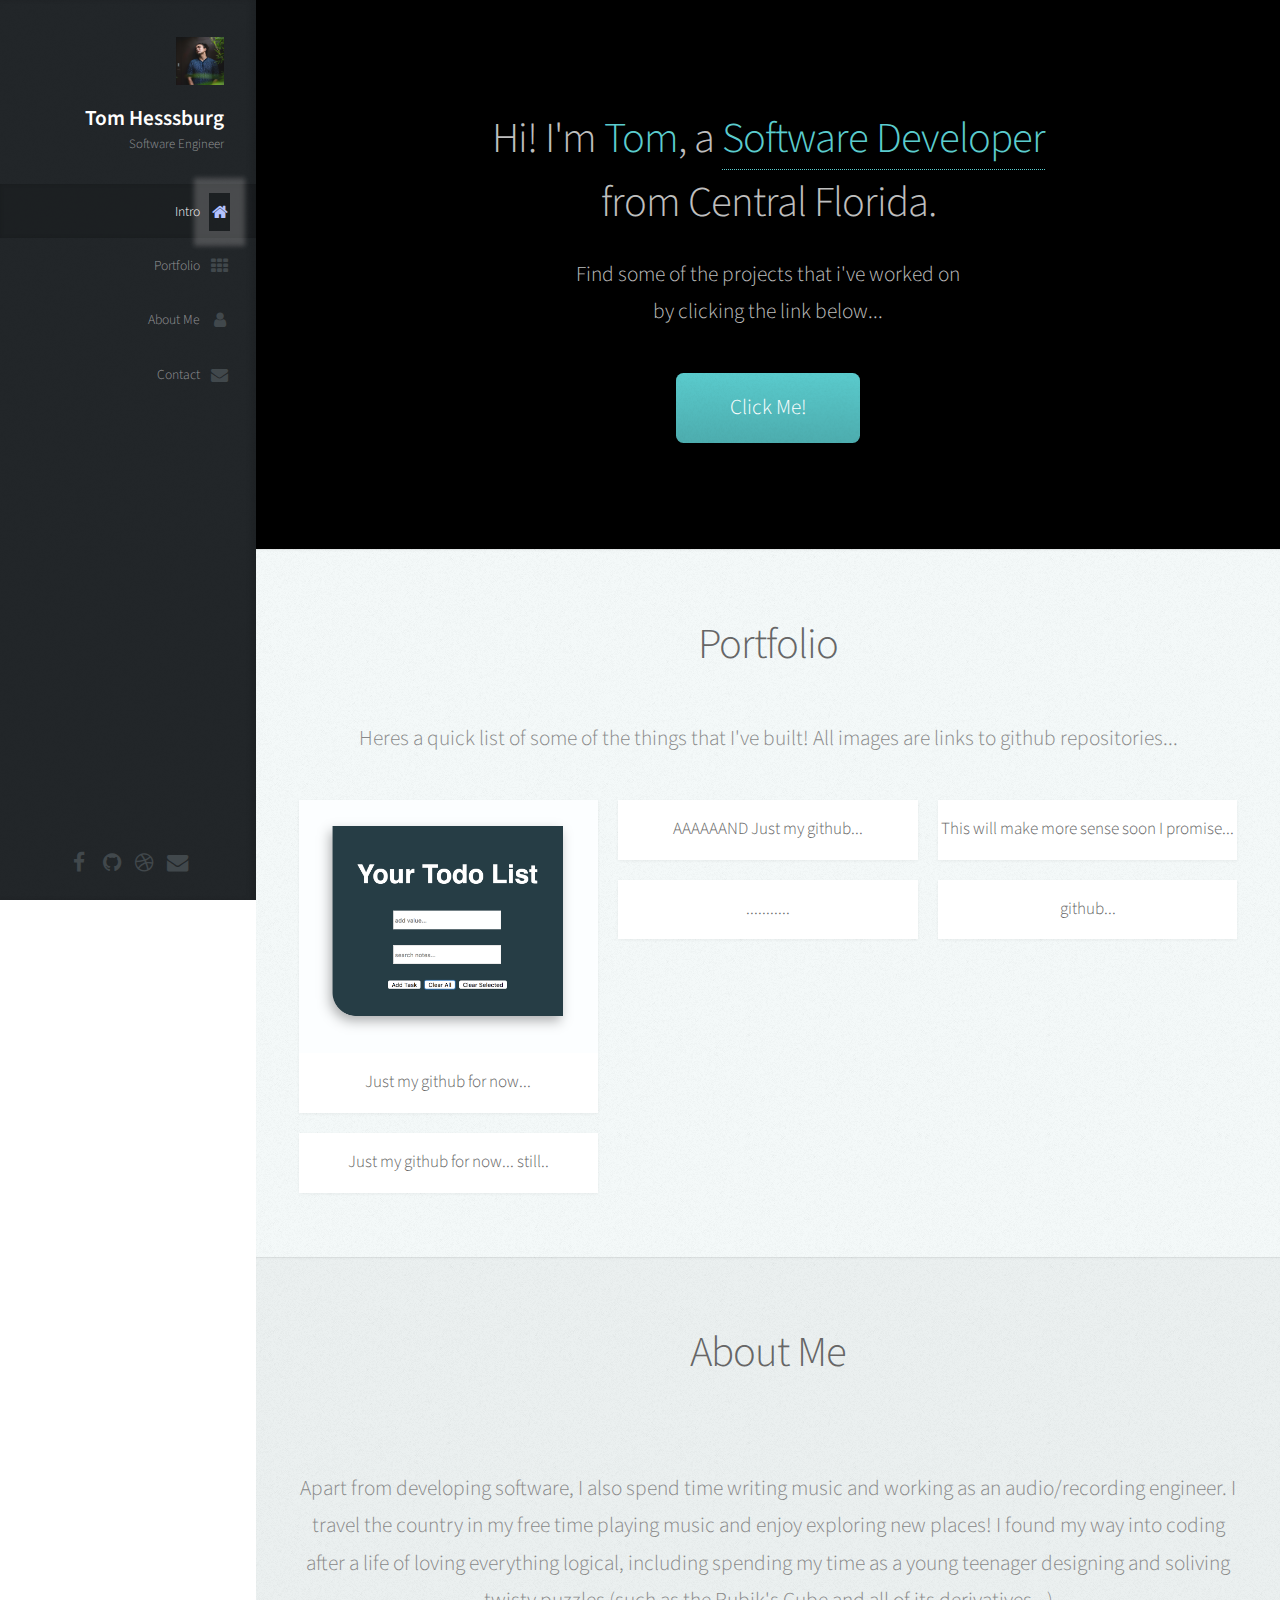
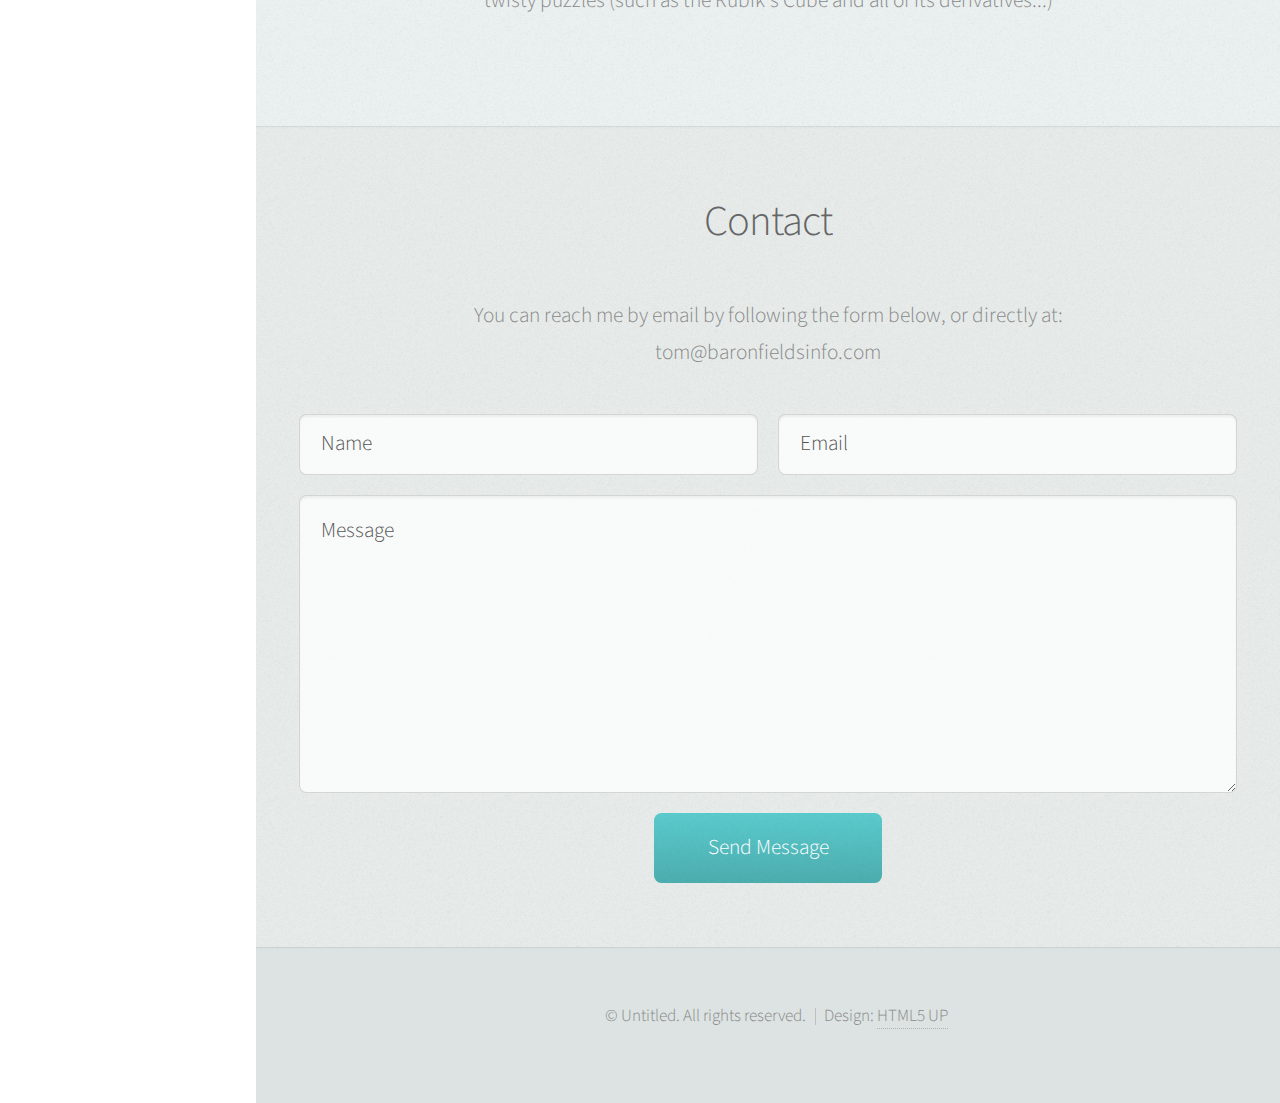
==== commit e83dc9ff: "test add pic" ====
--- a/index.html
+++ b/index.html
@@ -85,7 +85,7 @@
 							<div class="row">
 								<div class="col-4 col-12-mobile">
 									<article class="item">
-										<a href="https://github.com/TomHessburg" target="_blank" class="image fit"><img src="https://source.unsplash.com/random/400X500" alt="" /></a>
+										<a href="https://github.com/TomHessburg" target="_blank" class="image fit"><img src="images/Screen Shot 2019-02-14 at 9.06.51 PM.png" alt="" /></a>
 										<header>
 											<h3>Just my github for now...</h3>
 										</header>
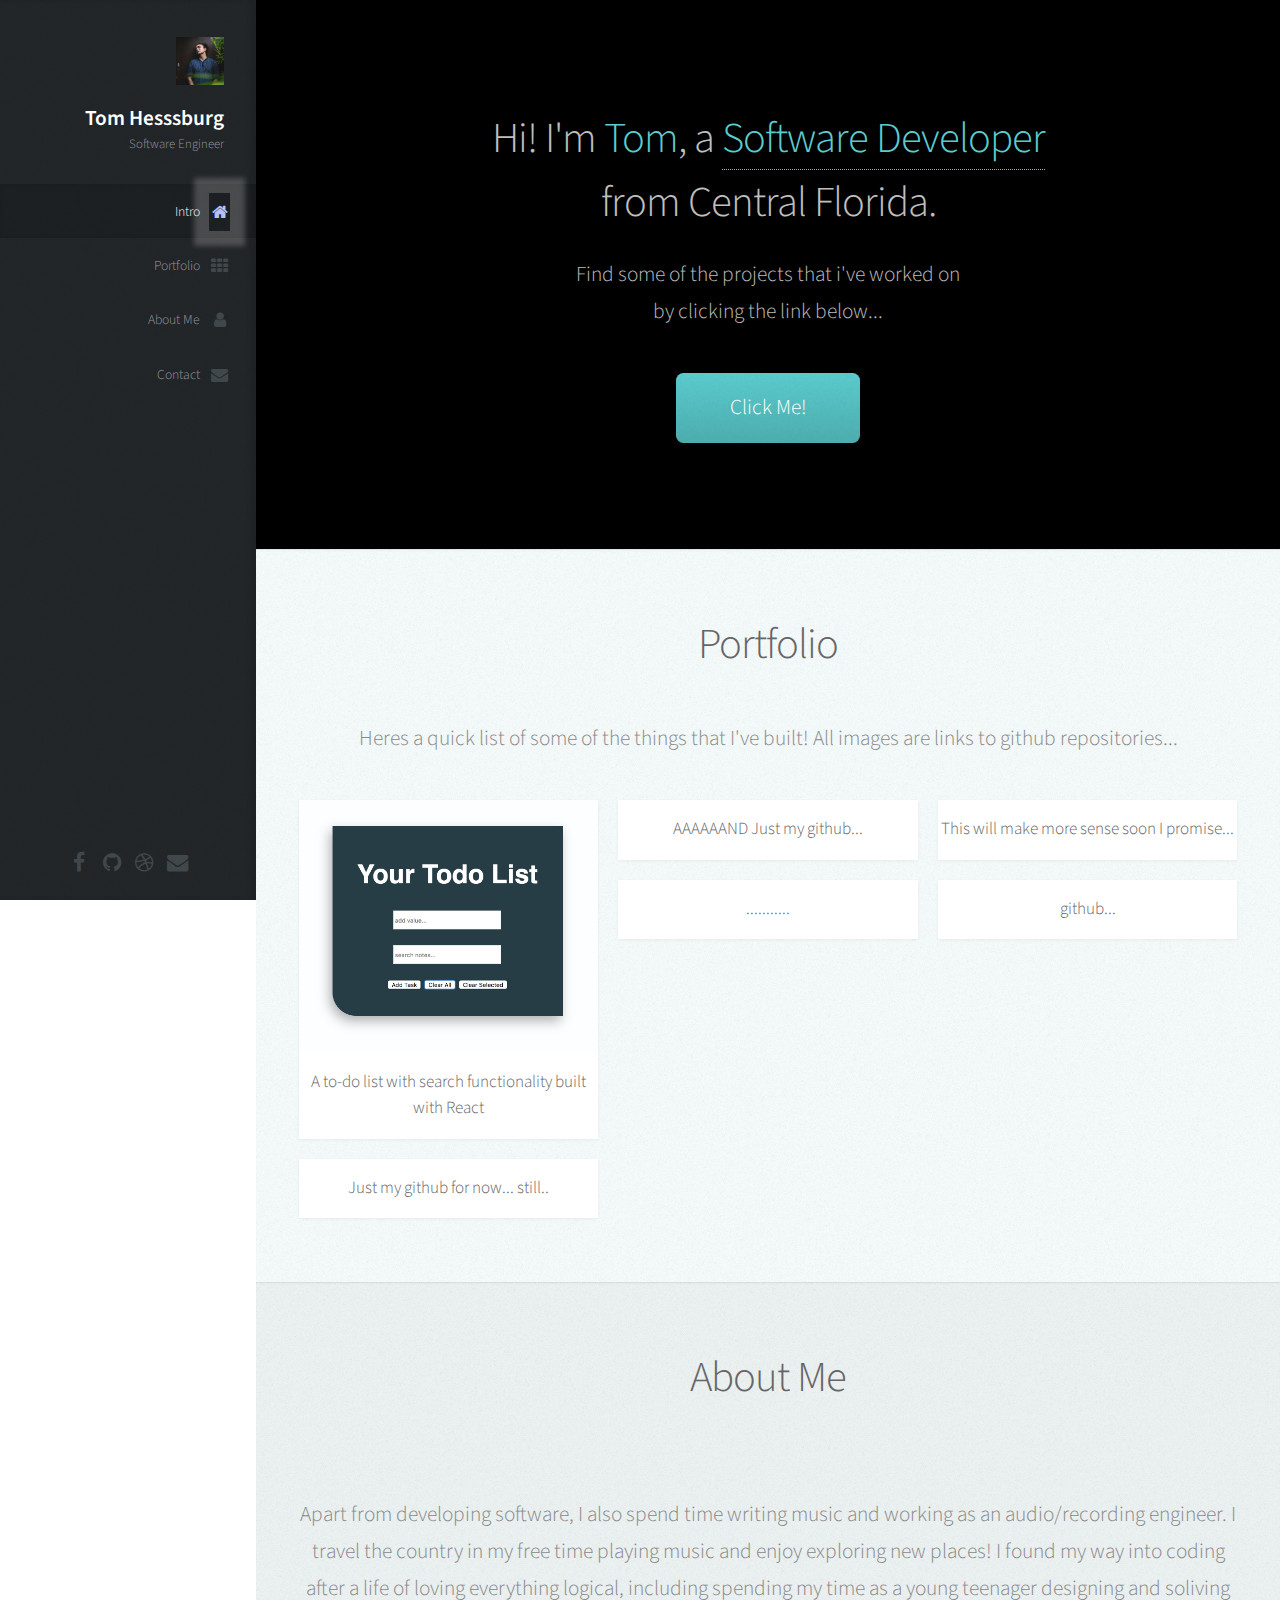
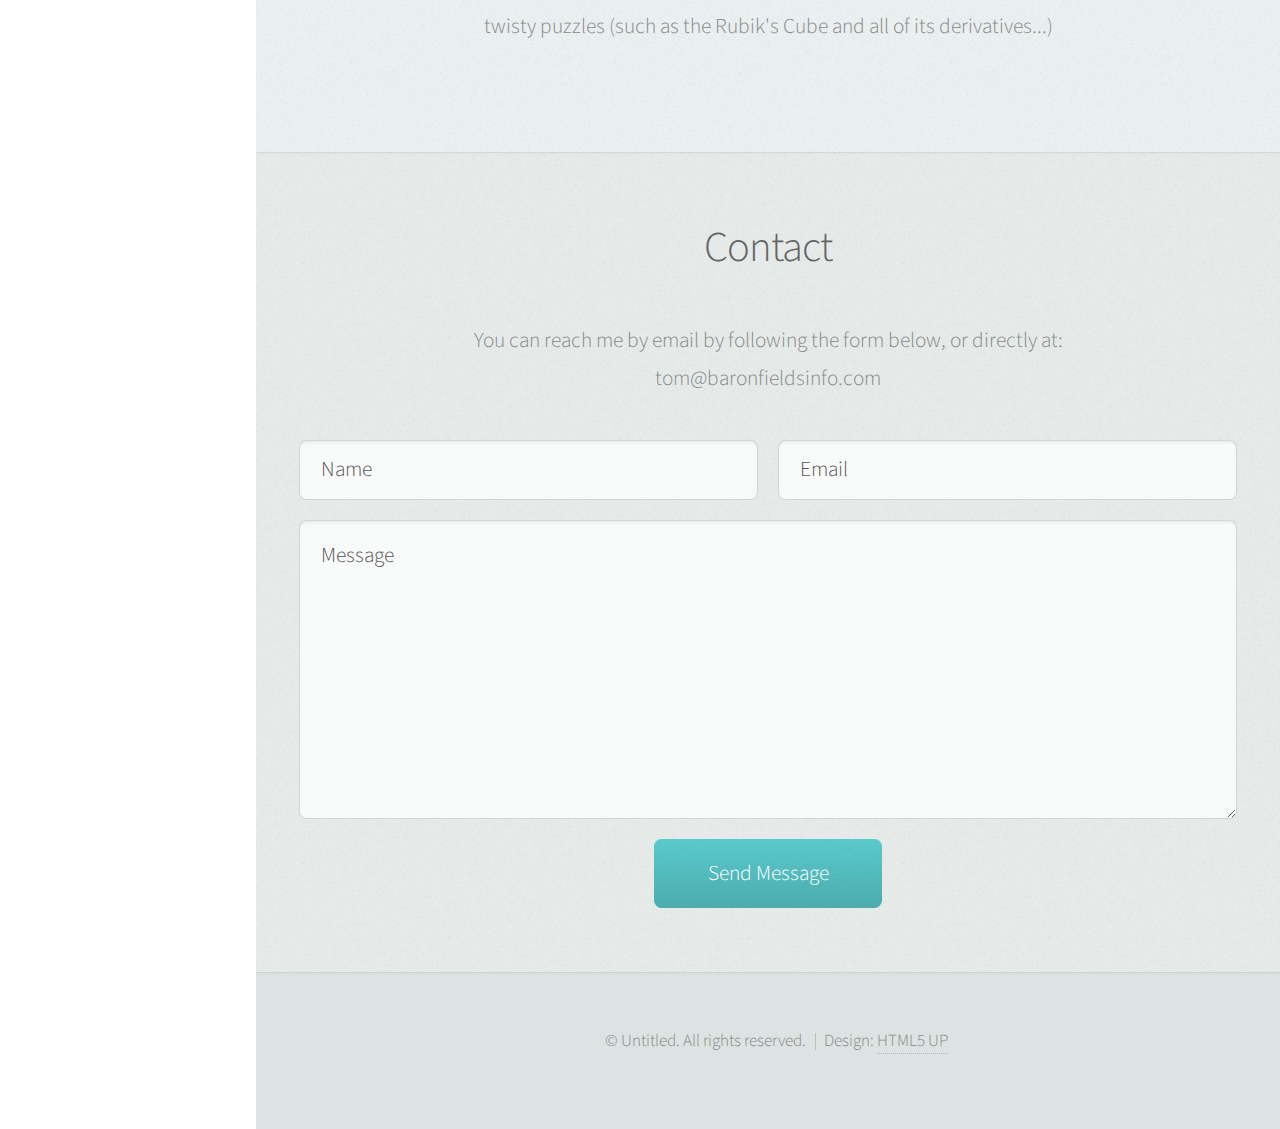
==== commit ac7e8992: "test add two" ====
--- a/index.html
+++ b/index.html
@@ -85,9 +85,9 @@
 							<div class="row">
 								<div class="col-4 col-12-mobile">
 									<article class="item">
-										<a href="https://github.com/TomHessburg" target="_blank" class="image fit"><img src="images/Screen Shot 2019-02-14 at 9.06.51 PM.png" alt="" /></a>
-										<header>
-											<h3>Just my github for now...</h3>
+										<a href="https://github.com/TomHessburg/React-Todo" target="_blank" class="image fit"><img src="images/Screen Shot 2019-02-14 at 9.06.51 PM.png" alt="" /></a>
+										<header>
+											<h3>A to-do list with search functionality built with React</h3>
 										</header>
 									</article>
 									<article class="item">
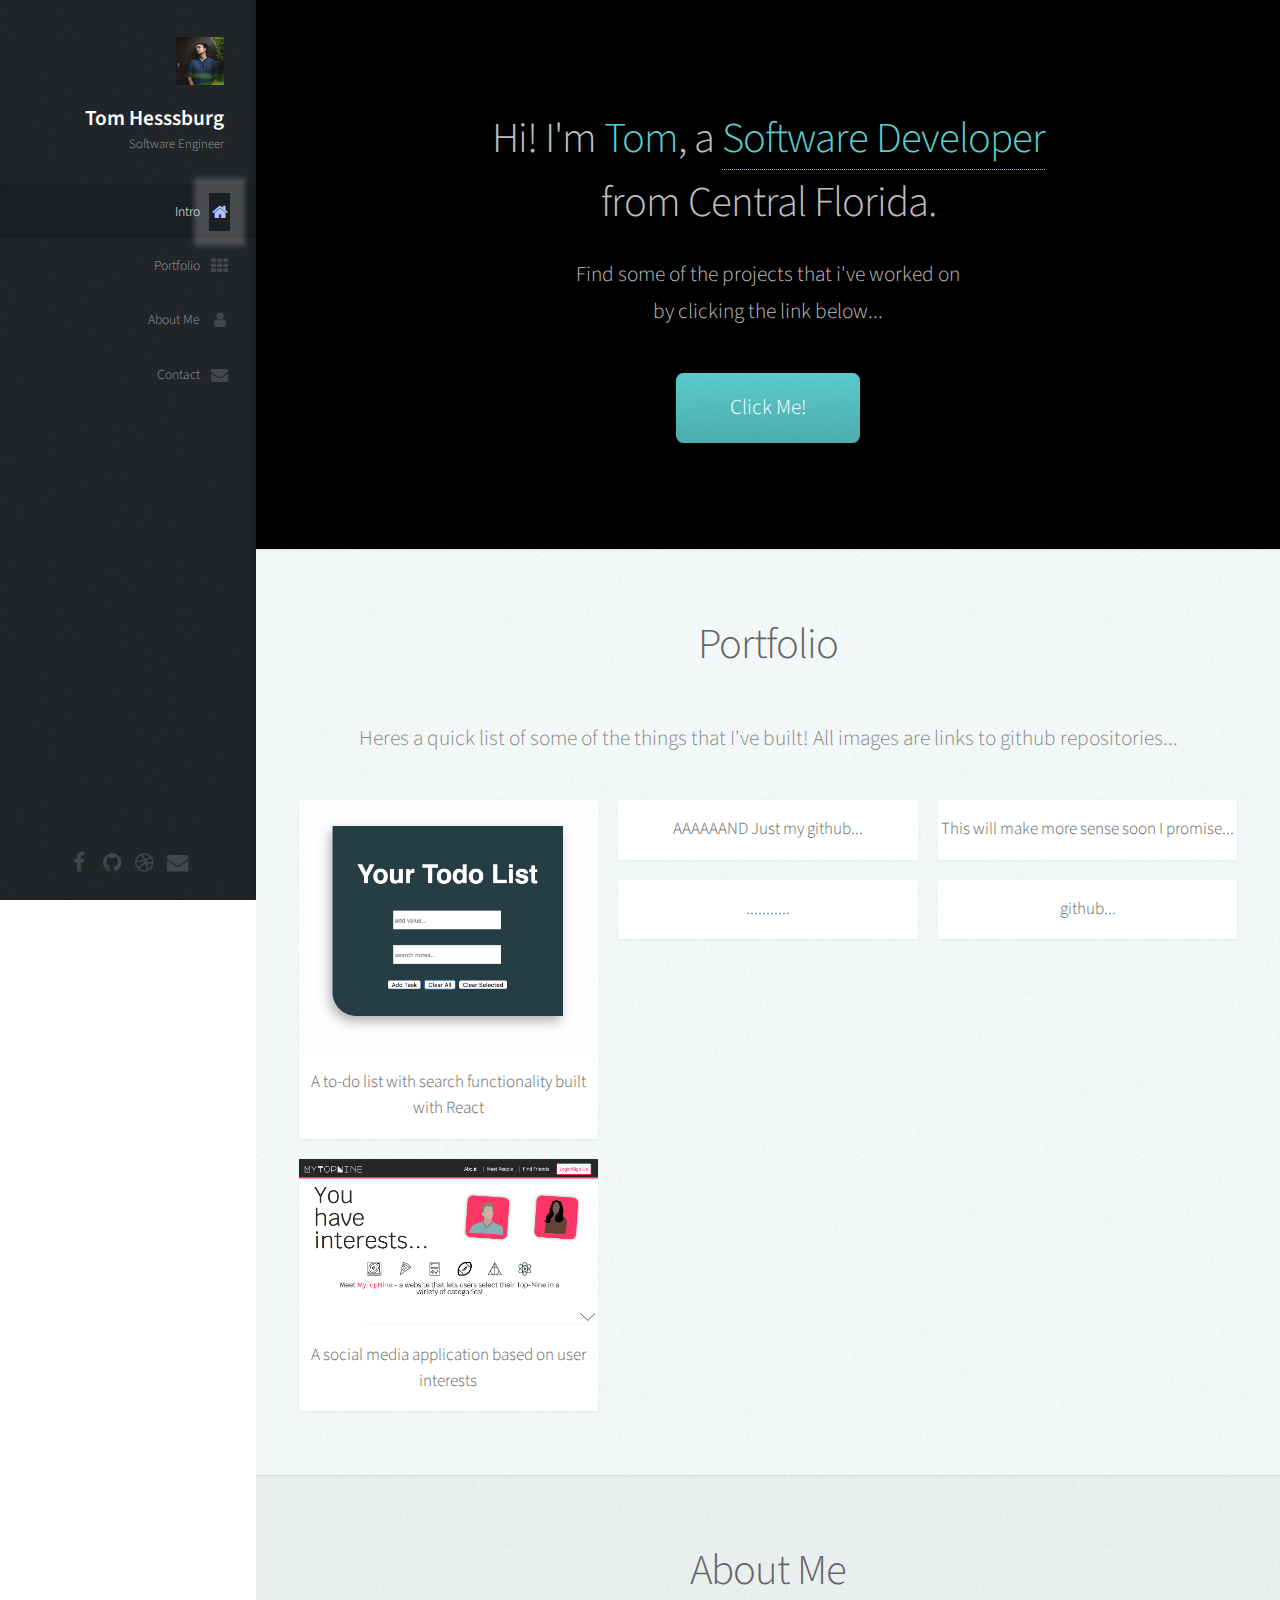
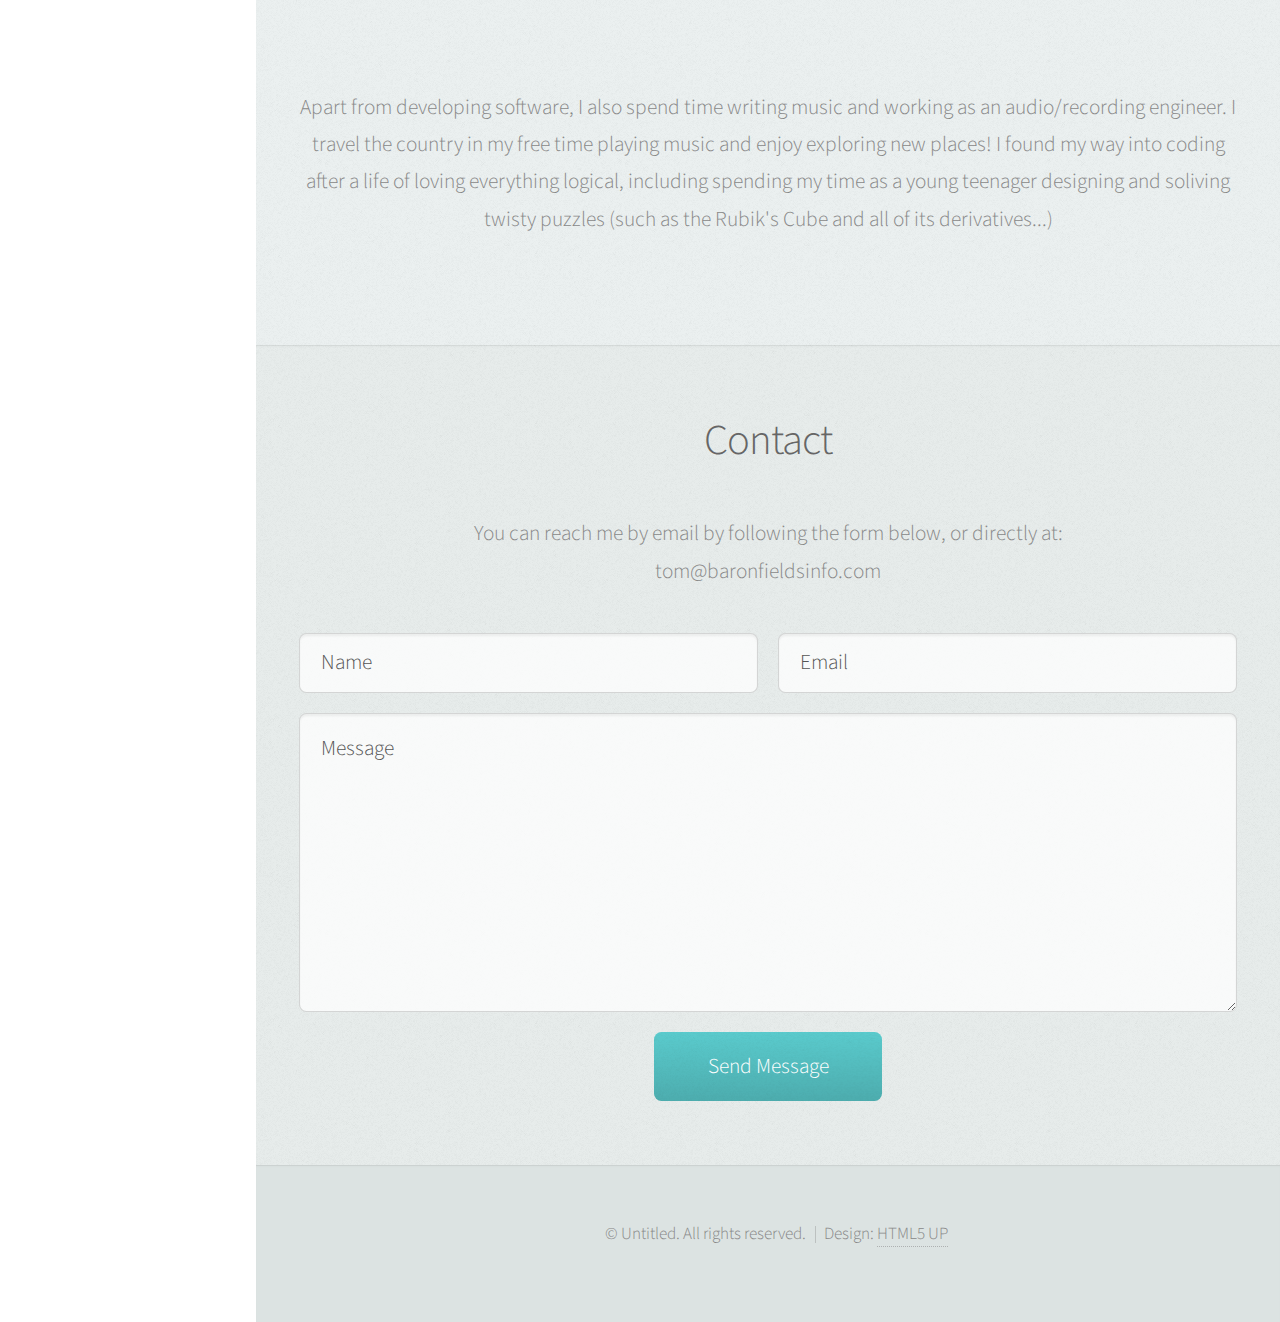
==== commit 3f62fe98: "updated" ====
--- a/index.html
+++ b/index.html
@@ -91,9 +91,9 @@
 										</header>
 									</article>
 									<article class="item">
-										<a href="https://github.com/TomHessburg" target="_blank" class="image fit"><img src="https://source.unsplash.com/random/900x700" alt="" /></a>
-										<header>
-											<h3>Just my github for now... still..</h3>
+										<a href="https://angry-cray-eb6e34.netlify.com/" target="_blank" class="image fit"><img src="images/Screen Shot 2019-02-14 at 9.13.09 PM.png" alt="" /></a>
+										<header>
+											<h3>A social media application based on user interests</h3>
 										</header>
 									</article>
 								</div>
